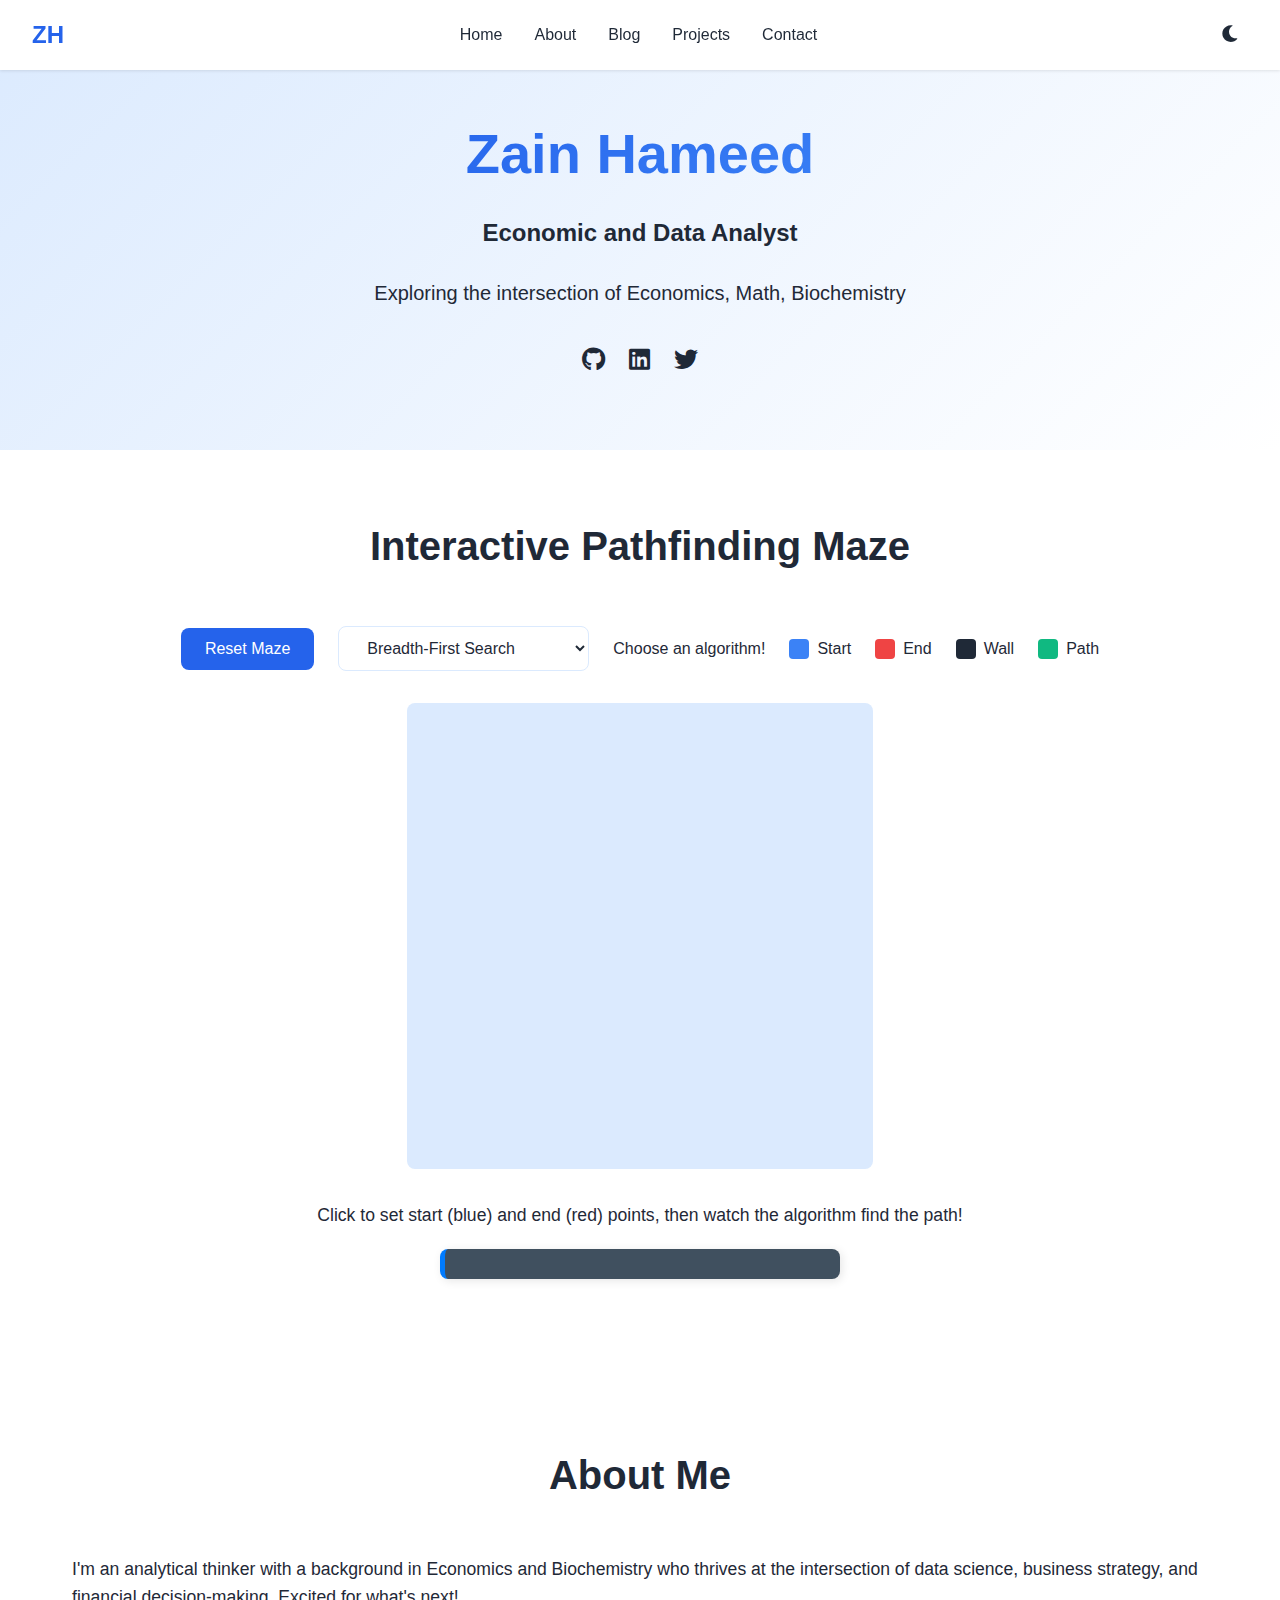
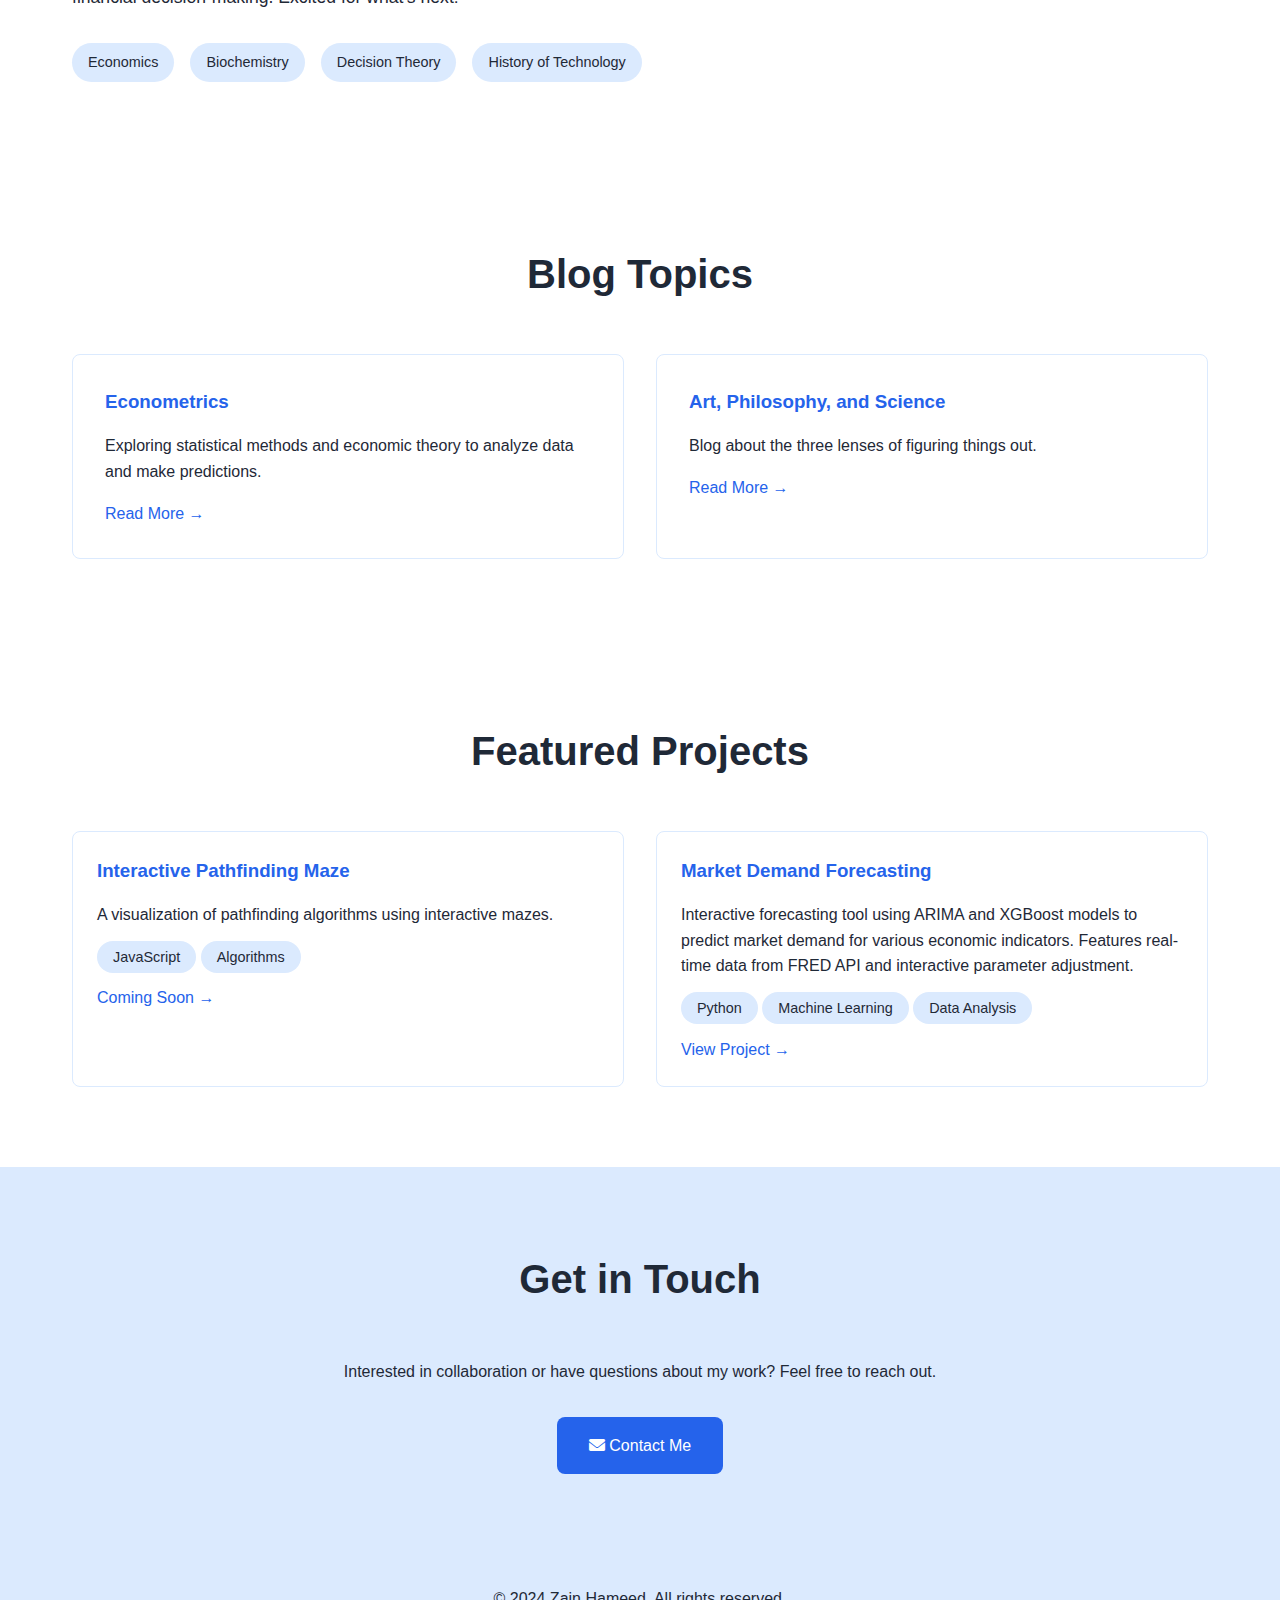
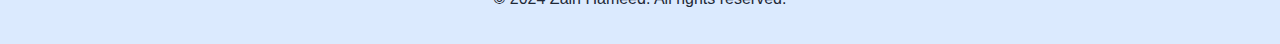
==== index.html @ 1cf6fb0e "Starting demand-forecast app, next step is to embed" ====
<!DOCTYPE html>
<html lang="en">
<head>
    <meta charset="UTF-8">
    <meta name="viewport" content="width=device-width, initial-scale=1.0">
    <title>Zain Hameed - Econometrics</title>
    <link rel="stylesheet" href="styles.css">
    <link rel="stylesheet" href="https://cdnjs.cloudflare.com/ajax/libs/font-awesome/6.0.0/css/all.min.css">
</head>
<body>
    <nav class="navbar">
        <div class="nav-brand">ZH</div>
        <div class="nav-links">
            <a href="#home">Home</a>
            <a href="#about">About</a>
            <a href="#research">Blog</a>
            <a href="#projects">Projects</a>
            <a href="#contact">Contact</a>
        </div>
        <button class="theme-toggle">
            <i class="fas fa-moon"></i>
        </button>
    </nav>

    <section id="home" class="hero">
        <div class="hero-content">
            <h1>Zain Hameed</h1>
            <h2>Economic and Data Analyst</h2>
            <p class="hero-text">Exploring the intersection of Economics, Math, Biochemistry</p>
            <div class="social-links">
                <a href="https://github.com/zainhameed99" target="_blank"><i class="fab fa-github"></i></a>
                <a href="https://www.linkedin.com/in/zain-hameed/" target="_blank"><i class="fab fa-linkedin"></i></a>
                <a href="https://x.com/ZainHameedo" target="_blank"><i class="fab fa-twitter"></i></a>
            </div>
        </div>
    </section>

    <section id="maze" class="maze">
        <div class="container">
            <h2>Interactive Pathfinding Maze</h2>
            <div class="maze-controls">
                <button id="resetMaze" class="maze-button">Reset Maze</button>
                <select id="algorithm" class="maze-select">
                    <option value="bfs">Breadth-First Search</option>
                    <option value="dfs">Depth-First Search</option>
                    <option value="aStar">A* Search</option>
                    <option value="dijkstra">Dijkstra's Algorithm</option>
                    <option value="greedyBestFirstSearch">Greedy Best-First Search</option>
                </select>
                <p class="algorithm-instructions">Choose an algorithm!</p>
                <div class="legend">
                    <span class="legend-item"><span class="color-box start"></span>Start</span>
                    <span class="legend-item"><span class="color-box end"></span>End</span>
                    <span class="legend-item"><span class="color-box wall"></span>Wall</span>
                    <span class="legend-item"><span class="color-box path"></span>Path</span>
                </div>
            </div>
            <div id="mazeGrid" class="maze-grid"></div>
            <p class="maze-instructions">Click to set start (blue) and end (red) points, then watch the algorithm find the path!</p>
            <div id="algorithmExplanation" class="algorithm-explanation"></div>
        </div>
    </section>

    <section id="about" class="about">
        <div class="container">
            <h2>About Me</h2>
            <div class="about-grid">
                <div class="about-text">
                    <p>I'm an analytical thinker with a background in Economics and Biochemistry who thrives at the intersection of data science, business strategy, and financial decision-making. Excited for what's next!</p>
                    <div class="expertise-areas">
                        <span class="tag">Economics</span>
                        <span class="tag">Biochemistry</span>
                        <span class="tag">Decision Theory</span>
                        <span class="tag">History of Technology</span>
                    </div>
                </div>
            </div>
        </div>
    </section>

    <section id="research" class="research">
        <div class="container">
            <h2>Blog Topics</h2>
            <div class="research-grid">
                <div class="research-card">
                    <h3>Econometrics</h3>
                    <p>Exploring statistical methods and economic theory to analyze data and make predictions.</p>
                    <a href="econometrics.html" class="read-more">Read More →</a>
                </div>
                <div class="research-card">
                    <h3>Art, Philosophy, and Science</h3>
                    <p>Blog about the three lenses of figuring things out.</p>
                    <a href="art-philosophy-science.html" class="read-more">Read More →</a>
                </div>
            </div>
        </div>
    </section>

    <section id="projects" class="projects">
        <div class="container">
            <h2>Featured Projects</h2>
            <div class="project-grid">
                <article class="project-card">
                    <div class="project-content">
                        <h3>Interactive Pathfinding Maze</h3>
                        <p>A visualization of pathfinding algorithms using interactive mazes.</p>
                        <div class="project-tags">
                            <span class="tag">JavaScript</span>
                            <span class="tag">Algorithms</span>
                        </div>
                        <a href="#" class="project-link">Coming Soon →</a>
                    </div>
                </article>
                <div class="project-card">
                    <div class="project-content">
                        <h3>Market Demand Forecasting</h3>
                        <p>Interactive forecasting tool using ARIMA and XGBoost models to predict market demand for various economic indicators. Features real-time data from FRED API and interactive parameter adjustment.</p>
                        <div class="project-tags">
                            <span class="tag">Python</span>
                            <span class="tag">Machine Learning</span>
                            <span class="tag">Data Analysis</span>
                        </div>
                        <a href="market-forecast.html" class="project-link">View Project →</a>
                    </div>
                </div>
            </div>
        </div>
    </section>

    <section id="contact" class="contact">
        <div class="container">
            <h2>Get in Touch</h2>
            <div class="contact-content">
                <p>Interested in collaboration or have questions about my work? Feel free to reach out.</p>
                <a href="mailto:zainhameed99@gmail.com" class="contact-button">
                    <i class="fas fa-envelope"></i> Contact Me
                </a>
            </div>
        </div>
    </section>

    <footer>
        <div class="container">
            <p>&copy; 2024 Zain Hameed. All rights reserved.</p>
        </div>
    </footer>

    <script src="script.js"></script>
</body>
</html>
---- styles.css ----
/* Modern CSS Reset */
*, *::before, *::after {
    box-sizing: border-box;
    margin: 0;
    padding: 0;
}

/* Variables */
:root {
    --primary-color: #2563eb;
    --secondary-color: #3b82f6;
    --text-color: #1f2937;
    --bg-color: #ffffff;
    --accent-color: #dbeafe;
    --container-width: 1200px;
    --header-height: 70px;
}

/* Dark mode variables */
[data-theme="dark"] {
    --primary-color: #60a5fa;
    --secondary-color: #3b82f6;
    --text-color: #f3f4f6;
    --bg-color: #111827;
    --accent-color: #1f2937;
}

/* Base styles */
body {
    font-family: 'Inter', -apple-system, BlinkMacSystemFont, 'Segoe UI', Roboto, Oxygen, Ubuntu, Cantarell, sans-serif;
    line-height: 1.6;
    color: var(--text-color);
    background-color: var(--bg-color);
    transition: background-color 0.3s ease;
}

.container {
    max-width: var(--container-width);
    margin: 0 auto;
    padding: 0 2rem;
}

/* Navigation */
.navbar {
    position: fixed;
    top: 0;
    left: 0;
    right: 0;
    height: var(--header-height);
    background-color: var(--bg-color);
    box-shadow: 0 1px 3px rgba(0, 0, 0, 0.1);
    display: flex;
    justify-content: space-between;
    align-items: center;
    padding: 0 2rem;
    z-index: 1000;
}

.nav-brand {
    font-size: 1.5rem;
    font-weight: 700;
    color: var(--primary-color);
}

.nav-links {
    display: flex;
    gap: 2rem;
}

.nav-links a {
    text-decoration: none;
    color: var(--text-color);
    font-weight: 500;
    transition: color 0.3s ease;
}

.nav-links a:hover {
    color: var(--primary-color);
}

.theme-toggle {
    background: none;
    border: none;
    color: var(--text-color);
    cursor: pointer;
    font-size: 1.2rem;
    padding: 0.5rem;
}

/* Hero Section */
.hero {
    min-height: 50vh;
    display: flex;
    align-items: center;
    justify-content: center;
    padding: var(--header-height) 2rem 2rem;
    background: linear-gradient(135deg, var(--accent-color) 0%, var(--bg-color) 100%);
}

.hero-content {
    text-align: center;
    max-width: 800px;
}

.hero h1 {
    font-size: 3.5rem;
    font-weight: 800;
    margin-bottom: 1rem;
    background: linear-gradient(135deg, var(--primary-color), var(--secondary-color));
    -webkit-background-clip: text;
    -webkit-text-fill-color: transparent;
}

.hero h2 {
    font-size: 1.5rem;
    color: var(--text-color);
    margin-bottom: 1.5rem;
}

.hero-text {
    font-size: 1.25rem;
    margin-bottom: 2rem;
}

.social-links {
    display: flex;
    justify-content: center;
    gap: 1.5rem;
    margin-top: 2rem;
}

.social-links a {
    color: var(--text-color);
    font-size: 1.5rem;
    transition: color 0.3s ease;
}

.social-links a:hover {
    color: var(--primary-color);
}

/* Maze Section */
.maze {
    background-color: var(--bg-color);
    padding: 4rem 0;
}

.maze-controls {
    display: flex;
    justify-content: center;
    align-items: center;
    gap: 1.5rem;
    margin-bottom: 2rem;
    flex-wrap: wrap;
}

.maze-button {
    background-color: var(--primary-color);
    color: white;
    border: none;
    padding: 0.75rem 1.5rem;
    border-radius: 0.5rem;
    cursor: pointer;
    font-size: 1rem;
    transition: background-color 0.3s ease;
}

.maze-button:hover {
    background-color: var(--secondary-color);
}

.maze-select {
    padding: 0.75rem 1.5rem;
    border-radius: 0.5rem;
    border: 1px solid var(--accent-color);
    background-color: var(--bg-color);
    color: var(--text-color);
    font-size: 1rem;
    cursor: pointer;
}

.maze-grid {
    display: grid;
    grid-template-columns: repeat(15, 30px);
    grid-template-rows: repeat(15, 30px);
    gap: 1px;
    background-color: var(--accent-color);
    padding: 1px;
    margin: 0 auto;
    width: fit-content;
    border-radius: 0.5rem;
    overflow: hidden;
}

.cell {
    width: 100%;
    height: 100%;
    background-color: var(--bg-color);
    transition: background-color 0.3s ease;
    cursor: pointer;
}

.cell.wall {
    background-color: var(--text-color);
}

.cell.start {
    background-color: #3b82f6;
}

.cell.end {
    background-color: #ef4444;
}

.cell.path {
    background-color: #10b981;
    animation: pathReveal 0.5s ease;
}

.cell.visited {
    background-color: rgba(59, 130, 246, 0.2);
    animation: cellVisit 0.3s ease;
}

@keyframes pathReveal {
    from {
        transform: scale(0.3);
        background-color: rgba(16, 185, 129, 0);
    }
    to {
        transform: scale(1);
        background-color: #10b981;
    }
}

@keyframes cellVisit {
    from {
        transform: scale(0.3);
        background-color: rgba(59, 130, 246, 0);
    }
    to {
        transform: scale(1);
        background-color: rgba(59, 130, 246, 0.2);
    }
}

.legend {
    display: flex;
    gap: 1.5rem;
    justify-content: center;
    align-items: center;
    flex-wrap: wrap;
}

.legend-item {
    display: flex;
    align-items: center;
    gap: 0.5rem;
    color: var(--text-color);
}

.color-box {
    width: 20px;
    height: 20px;
    border-radius: 4px;
}

.color-box.start {
    background-color: #3b82f6;
}

.color-box.end {
    background-color: #ef4444;
}

.color-box.wall {
    background-color: var(--text-color);
}

.color-box.path {
    background-color: #10b981;
}

.maze-instructions {
    text-align: center;
    margin-top: 2rem;
    color: var(--text-color);
    font-size: 1.1rem;
}

.algorithm-explanation {
    max-width: 400px;  /* Limits width to a readable size */
    margin: 20px auto; /* Centers the box */
    padding: 15px;
    background-color: #40505f; /* Light gray background */
    border-left: 5px solid #007BFF; /* Blue left border for a nice highlight */
    border-radius: 8px; /* Rounded corners */
    font-family: Arial, sans-serif;
    font-size: 16px;
    color: #ffffffd3;
    line-height: 1.6; /* Improves readability */
    box-shadow: 2px 2px 10px rgba(0, 0, 0, 0.1); /* Soft shadow for elevation */
    transition: all 0.3s ease-in-out;
}

.algorithm-explanation:hover {
    background-color: #40505fdc; /* Slight color change on hover */
    transform: scale(1.02); /* Slight zoom effect for interactivity */
}


/* Sections */
section {
    padding: 5rem 0;
}

section h2 {
    font-size: 2.5rem;
    margin-bottom: 3rem;
    text-align: center;
}

/* About Section */
.about-grid {
    display: grid;
    gap: 2rem;
    align-items: center;
}

.about-text {
    font-size: 1.1rem;
}

.expertise-areas {
    display: flex;
    flex-wrap: wrap;
    gap: 1rem;
    margin-top: 2rem;
}

.tag {
    background-color: var(--accent-color);
    color: var(--text-color);
    padding: 0.5rem 1rem;
    border-radius: 2rem;
    font-size: 0.9rem;
    font-weight: 500;
}

/* Research Section */
.research-grid {
    display: grid;
    grid-template-columns: repeat(auto-fit, minmax(300px, 1fr));
    gap: 2rem;
}

.research-card {
    background-color: var(--bg-color);
    border: 1px solid var(--accent-color);
    border-radius: 0.5rem;
    padding: 2rem;
    transition: transform 0.3s ease;
}

.research-card:hover {
    transform: translateY(-5px);
}

.research-card h3 {
    color: var(--primary-color);
    margin-bottom: 1rem;
}

.read-more {
    display: inline-block;
    margin-top: 1rem;
    color: var(--primary-color);
    text-decoration: none;
    font-weight: 500;
}

/* Projects Section */
.project-grid {
    display: grid;
    grid-template-columns: repeat(auto-fit, minmax(300px, 1fr));
    gap: 2rem;
}

.project-card {
    background-color: var(--bg-color);
    border: 1px solid var(--accent-color);
    border-radius: 0.5rem;
    overflow: hidden;
    transition: transform 0.3s ease;
}

.project-card:hover {
    transform: translateY(-5px);
}

.project-content {
    padding: 1.5rem;
}

.project-content h3 {
    color: var(--primary-color);
    margin-bottom: 1rem;
}

.project-tags {
    margin: 1rem 0;
}

.project-link {
    color: var(--primary-color);
    text-decoration: none;
    font-weight: 500;
}

/* Contact Section */
.contact {
    background-color: var(--accent-color);
    text-align: center;
}

.contact-content {
    max-width: 600px;
    margin: 0 auto;
}

.contact-button {
    display: inline-block;
    background-color: var(--primary-color);
    color: white;
    padding: 1rem 2rem;
    border-radius: 0.5rem;
    text-decoration: none;
    margin-top: 2rem;
    transition: background-color 0.3s ease;
}

.contact-button:hover {
    background-color: var(--secondary-color);
}

/* Footer */
footer {
    background-color: var(--accent-color);
    padding: 2rem 0;
    text-align: center;
}

/* Responsive Design */
@media (max-width: 768px) {
    .nav-links {
        display: none;
    }
    
    .hero h1 {
        font-size: 2.5rem;
    }
    
    .hero h2 {
        font-size: 1.25rem;
    }
    
    section {
        padding: 3rem 0;
    }
    
    section h2 {
        font-size: 2rem;
    }
}

.blog-index {
    max-width: 50%; /* Limit width to half of the screen */
    margin: 0 auto; /* Center the blog index */
}

.blog-post {
    margin-bottom: 5px;
    padding: 5px 10px;
    border: 1px solid #ddd;
    border-radius: 5px;
    background-color: #f9f9f9;
    text-align: left !important;
}

.blog-post h2 {
    font-size: 1.2em;
    margin-bottom: 5px;
}

.blog-post .post-meta {
    font-size: 0.8em;
    color: #555;
    margin-bottom: 5px;
}

.blog-post p {
    font-size: 0.9em;
    line-height: 1.4;
    color: #333;
}

.blog-post a {
    text-decoration: none;
    color: #007BFF;
}

.blog-post a:hover {
    text-decoration: underline;
}

header {
    padding-left: 20px; /* Add more room on the left for the header */
}

.project-detail {
    padding: 8rem 0 4rem;
    background-color: var(--bg-color);
}

.project-detail h1 {
    font-size: 2.5rem;
    margin-bottom: 2rem;
    color: var(--primary-color);
}

.project-description {
    max-width: 800px;
    margin: 0 auto;
}

.project-description p {
    font-size: 1.1rem;
    line-height: 1.8;
    margin-bottom: 2rem;
}

.project-description h2 {
    font-size: 1.8rem;
    margin: 2rem 0 1rem;
    color: var(--primary-color);
}

.project-description ul {
    list-style-type: none;
    padding-left: 0;
    margin-bottom: 2rem;
}

.project-description ul li {
    margin-bottom: 0.5rem;
    padding-left: 1.5rem;
    position: relative;
}

.project-description ul li:before {
    content: "•";
    color: var(--primary-color);
    position: absolute;
    left: 0;
}

.project-demo {
    margin-top: 3rem;
    border-radius: 0.5rem;
    overflow: hidden;
    box-shadow: 0 4px 6px rgba(0, 0, 0, 0.1);
}

.project-demo iframe {
    display: block;
    width: 100%;
    height: 800px;
    border: none;
}

@media (max-width: 768px) {
    .project-detail {
        padding: 6rem 0 3rem;
    }

    .project-detail h1 {
        font-size: 2rem;
    }

    .project-description h2 {
        font-size: 1.5rem;
    }

    .project-demo iframe {
        height: 600px;
    }
}
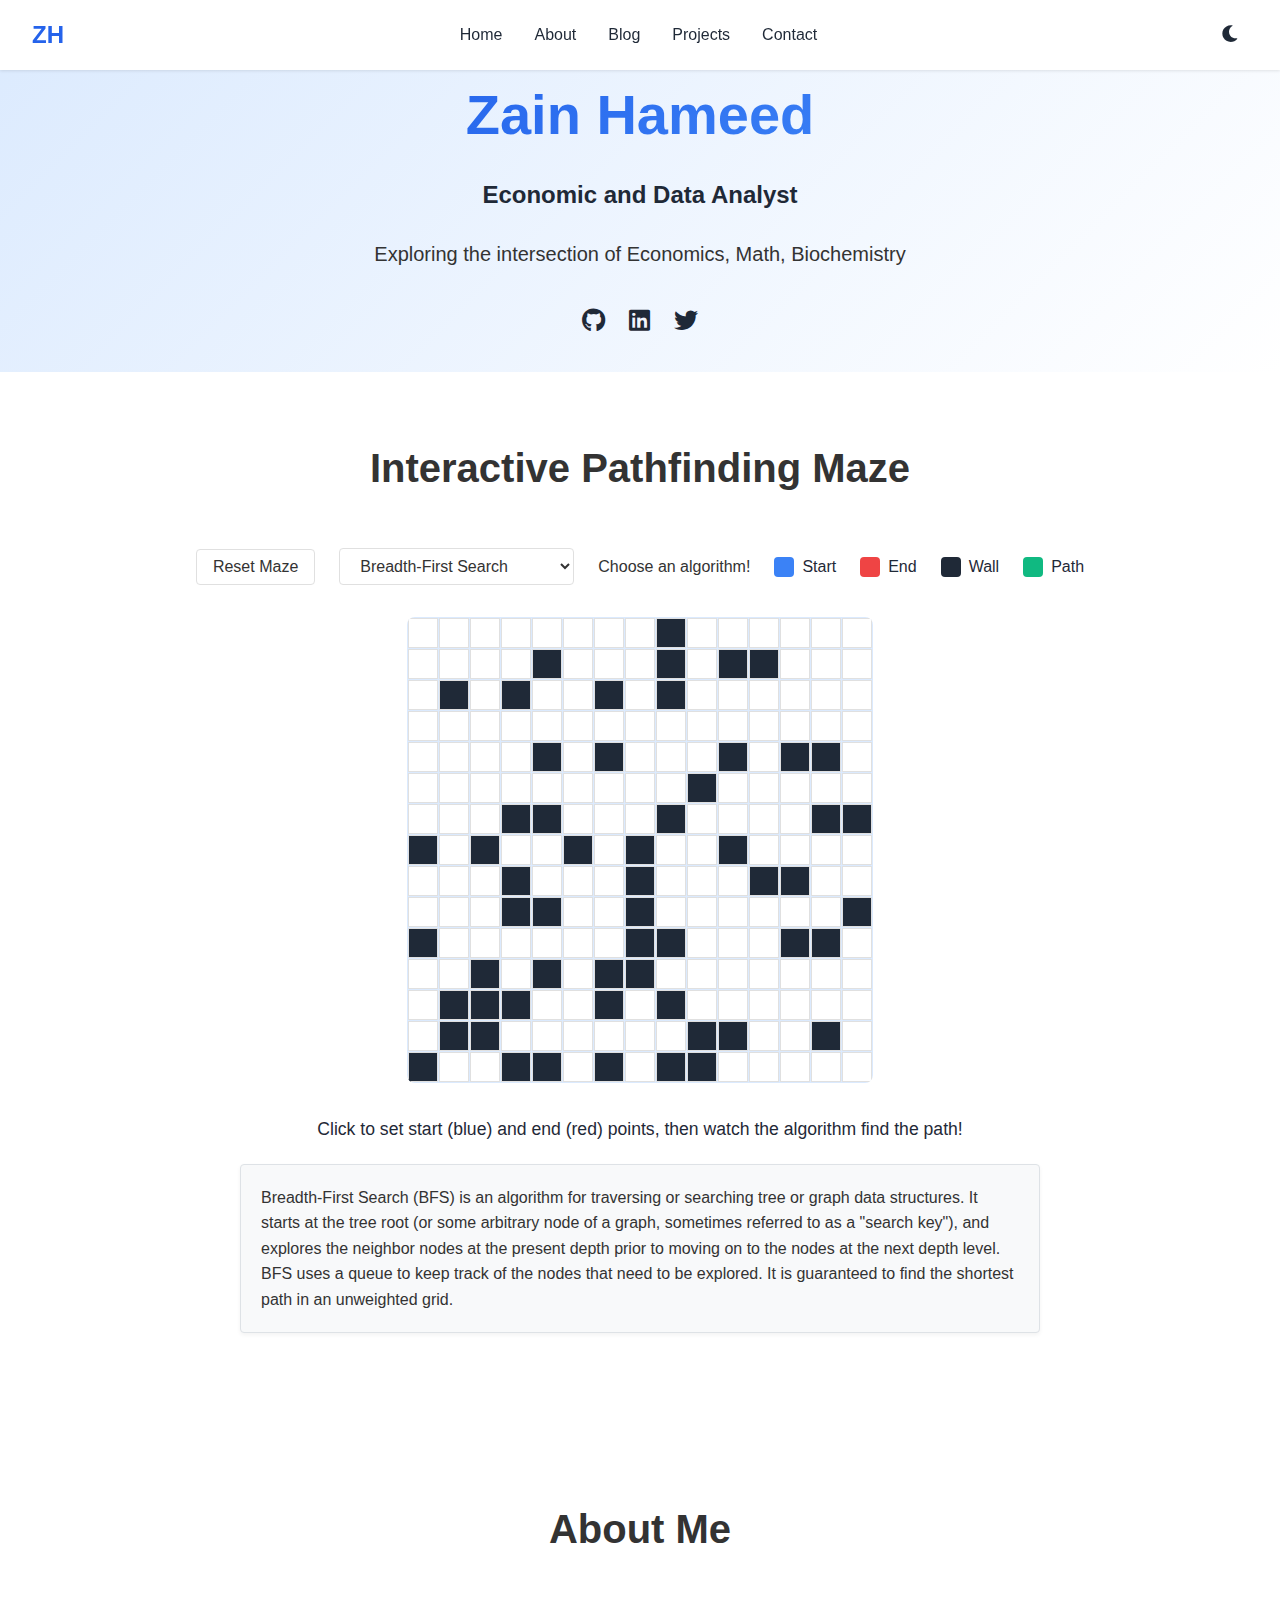
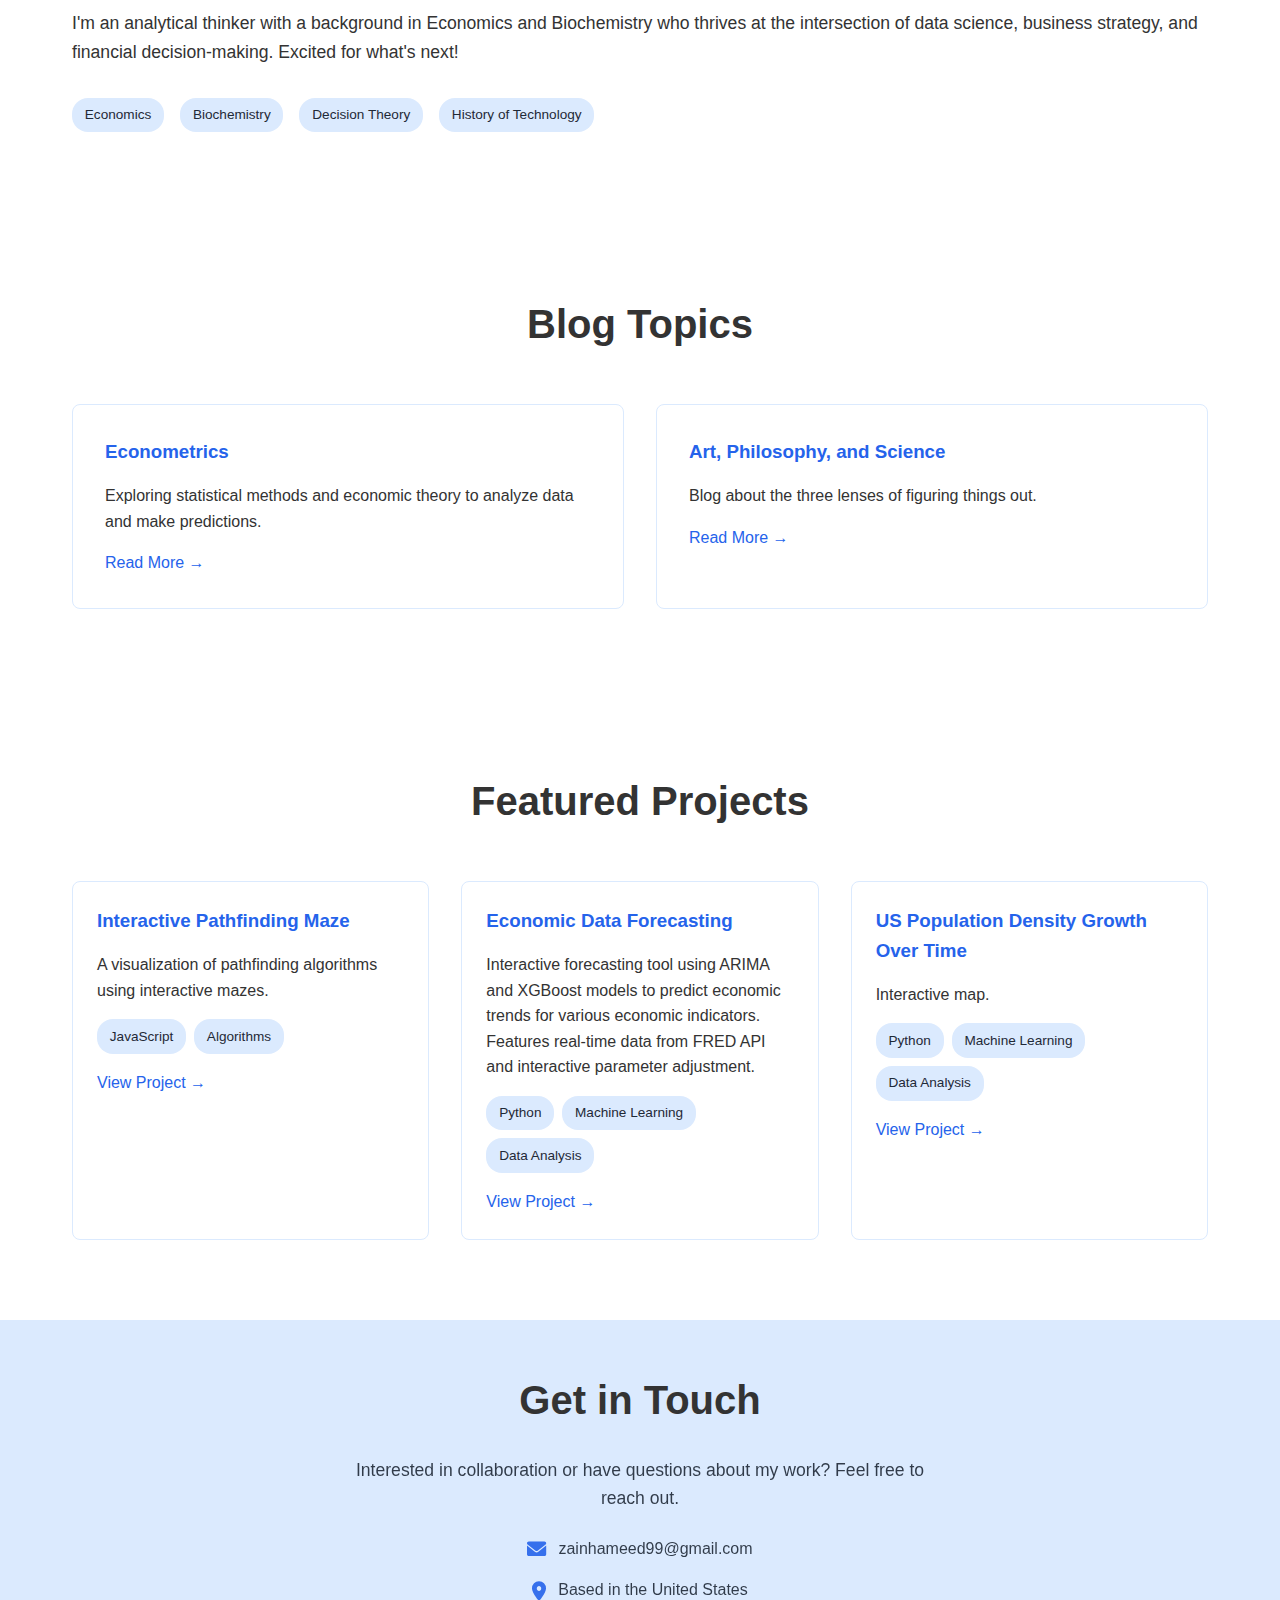
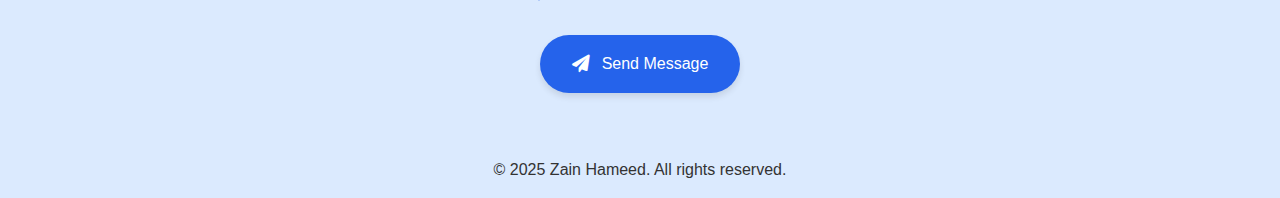
==== commit 1698f842: "updated look and should be good for public now" ====
--- a/index.html
+++ b/index.html
@@ -108,19 +108,31 @@
                             <span class="tag">JavaScript</span>
                             <span class="tag">Algorithms</span>
                         </div>
-                        <a href="#" class="project-link">Coming Soon →</a>
+                        <a href="pathfinding-maze.html" class="project-link">View Project →</a>
                     </div>
                 </article>
                 <div class="project-card">
                     <div class="project-content">
-                        <h3>Market Demand Forecasting</h3>
-                        <p>Interactive forecasting tool using ARIMA and XGBoost models to predict market demand for various economic indicators. Features real-time data from FRED API and interactive parameter adjustment.</p>
+                        <h3>Economic Data Forecasting</h3>
+                        <p>Interactive forecasting tool using ARIMA and XGBoost models to predict economic trends for various economic indicators. Features real-time data from FRED API and interactive parameter adjustment.</p>
                         <div class="project-tags">
                             <span class="tag">Python</span>
                             <span class="tag">Machine Learning</span>
                             <span class="tag">Data Analysis</span>
                         </div>
-                        <a href="market-forecast.html" class="project-link">View Project →</a>
+                        <a href="economic-forecasting.html" class="project-link">View Project →</a>
+                    </div>
+                </div>
+                <div class="project-card">
+                    <div class="project-content">
+                        <h3>US Population Density Growth Over Time</h3>
+                        <p>Interactive map.</p>
+                        <div class="project-tags">
+                            <span class="tag">Python</span>
+                            <span class="tag">Machine Learning</span>
+                            <span class="tag">Data Analysis</span>
+                        </div>
+                        <a href="us-pop-density.html" class="project-link">View Project →</a>
                     </div>
                 </div>
             </div>
@@ -131,9 +143,21 @@
         <div class="container">
             <h2>Get in Touch</h2>
             <div class="contact-content">
-                <p>Interested in collaboration or have questions about my work? Feel free to reach out.</p>
+                <div class="contact-text">
+                    <p>Interested in collaboration or have questions about my work? Feel free to reach out.</p>
+                    <div class="contact-details">
+                        <div class="contact-item">
+                            <i class="fas fa-envelope"></i>
+                            <span>zainhameed99@gmail.com</span>
+                        </div>
+                        <div class="contact-item">
+                            <i class="fas fa-map-marker-alt"></i>
+                            <span>Based in the United States</span>
+                        </div>
+                    </div>
+                </div>
                 <a href="mailto:zainhameed99@gmail.com" class="contact-button">
-                    <i class="fas fa-envelope"></i> Contact Me
+                    <i class="fas fa-paper-plane"></i> Send Message
                 </a>
             </div>
         </div>
@@ -141,7 +165,7 @@
 
     <footer>
         <div class="container">
-            <p>&copy; 2024 Zain Hameed. All rights reserved.</p>
+            <p>&copy; 2025 Zain Hameed. All rights reserved.</p>
         </div>
     </footer>
 
--- a/styles.css
+++ b/styles.css
@@ -40,6 +40,12 @@
     padding: 0 2rem;
 }
 
+/* Add a special case for project demo container */
+.project-detail .container {
+    max-width: 100%;
+    padding: 0;
+}
+
 /* Navigation */
 .navbar {
     position: fixed;
@@ -89,7 +95,7 @@
 
 /* Hero Section */
 .hero {
-    min-height: 50vh;
+    min-height: 35vh;
     display: flex;
     align-items: center;
     justify-content: center;
@@ -108,7 +114,9 @@
     margin-bottom: 1rem;
     background: linear-gradient(135deg, var(--primary-color), var(--secondary-color));
     -webkit-background-clip: text;
+    background-clip: text;
     -webkit-text-fill-color: transparent;
+    color: transparent;
 }
 
 .hero h2 {
@@ -341,10 +349,17 @@
 .tag {
     background-color: var(--accent-color);
     color: var(--text-color);
-    padding: 0.5rem 1rem;
-    border-radius: 2rem;
-    font-size: 0.9rem;
+    padding: 0.4rem 0.8rem;
+    border-radius: 1rem;
+    font-size: 0.85rem;
     font-weight: 500;
+    white-space: nowrap;
+    transition: background-color 0.3s ease;
+}
+
+.tag:hover {
+    background-color: var(--primary-color);
+    color: white;
 }
 
 /* Research Section */
@@ -408,6 +423,9 @@
 }
 
 .project-tags {
+    display: flex;
+    flex-wrap: wrap;
+    gap: 0.5rem;
     margin: 1rem 0;
 }
 
@@ -421,32 +439,115 @@
 .contact {
     background-color: var(--accent-color);
     text-align: center;
+    padding: 3rem 0;
+    position: relative;
+    overflow: hidden;
+}
+
+.contact::before {
+    content: '';
+    position: absolute;
+    top: 0;
+    left: 0;
+    right: 0;
+    bottom: 0;
+    background: linear-gradient(135deg, rgba(var(--primary-color-rgb), 0.1) 0%, rgba(var(--secondary-color-rgb), 0.1) 100%);
+    z-index: 1;
+}
+
+.contact h2 {
+    margin-bottom: 1.5rem;
+    position: relative;
+    z-index: 2;
 }
 
 .contact-content {
     max-width: 600px;
     margin: 0 auto;
+    position: relative;
+    z-index: 2;
+}
+
+.contact-text {
+    margin-bottom: 2rem;
+}
+
+.contact-text p {
+    font-size: 1.1rem;
+    margin-bottom: 1.5rem;
+    color: var(--text-color);
+    opacity: 0.9;
+}
+
+.contact-details {
+    display: flex;
+    flex-direction: column;
+    gap: 1rem;
+    margin-bottom: 2rem;
+}
+
+.contact-item {
+    display: flex;
+    align-items: center;
+    justify-content: center;
+    gap: 0.75rem;
+    font-size: 1rem;
+    color: var(--text-color);
+    opacity: 0.9;
+}
+
+.contact-item i {
+    color: var(--primary-color);
+    font-size: 1.2rem;
 }
 
 .contact-button {
-    display: inline-block;
+    display: inline-flex;
+    align-items: center;
+    gap: 0.75rem;
     background-color: var(--primary-color);
     color: white;
     padding: 1rem 2rem;
-    border-radius: 0.5rem;
+    border-radius: 2rem;
     text-decoration: none;
-    margin-top: 2rem;
-    transition: background-color 0.3s ease;
+    font-weight: 500;
+    transition: all 0.3s ease;
+    box-shadow: 0 4px 6px rgba(0, 0, 0, 0.1);
 }
 
 .contact-button:hover {
     background-color: var(--secondary-color);
+    transform: translateY(-2px);
+    box-shadow: 0 6px 8px rgba(0, 0, 0, 0.15);
+}
+
+.contact-button i {
+    font-size: 1.1rem;
+}
+
+@media (max-width: 768px) {
+    .contact {
+        padding: 2rem 0;
+    }
+    
+    .contact-text p {
+        font-size: 1rem;
+    }
+    
+    .contact-item {
+        font-size: 0.9rem;
+    }
+    
+    .contact-button {
+        padding: 0.875rem 1.75rem;
+        font-size: 0.95rem;
+    }
 }
 
 /* Footer */
 footer {
     background-color: var(--accent-color);
-    padding: 2rem 0;
+    padding: 1rem 0;
     text-align: center;
 }
 
@@ -471,10 +572,44 @@
     section h2 {
         font-size: 2rem;
     }
+
+    .project-demo {
+        width: 100%;
+        margin: 2rem 0;
+    }
+    
+    .streamlit-iframe {
+        height: 90vh;
+    }
+    
+    .project-detail {
+        padding: 6rem 0 2rem;
+    }
+
+    .project-detail h1 {
+        font-size: 2rem;
+        padding-left: 1rem;
+    }
+
+    .project-description {
+        padding: 0 1rem;
+    }
+
+    .project-description h2 {
+        font-size: 1.5rem;
+    }
+
+    .project-description ul li {
+        padding-left: 1.2rem;
+    }
+
+    .container {
+        padding: 0 1rem;
+    }
 }
 
 .blog-index {
-    max-width: 50%; /* Limit width to half of the screen */
+    max-width: 75%; /* Increased from 50% to 75% for wider blog posts */
     margin: 0 auto; /* Center the blog index */
 }
 
@@ -520,17 +655,26 @@
 .project-detail {
     padding: 8rem 0 4rem;
     background-color: var(--bg-color);
+    width: 100%;
+    overflow-x: hidden;
+}
+
+.project-detail .container {
+    max-width: 100%;
+    padding: 0;
 }
 
 .project-detail h1 {
     font-size: 2.5rem;
     margin-bottom: 2rem;
     color: var(--primary-color);
+    padding-left: 2rem;
 }
 
 .project-description {
     max-width: 800px;
     margin: 0 auto;
+    padding: 0 2rem;
 }
 
 .project-description p {
@@ -565,33 +709,30 @@
 }
 
 .project-demo {
-    margin-top: 3rem;
+    margin: 3rem auto;
     border-radius: 0.5rem;
     overflow: hidden;
     box-shadow: 0 4px 6px rgba(0, 0, 0, 0.1);
-}
-
-.project-demo iframe {
+    width: 75%;
+    background-color: var(--bg-color);
+}
+
+.streamlit-iframe {
     display: block;
     width: 100%;
-    height: 800px;
+    height: 100vh;
     border: none;
+    margin: 0;
+    padding: 0;
+    overflow: hidden;
 }
 
 @media (max-width: 768px) {
-    .project-detail {
-        padding: 6rem 0 3rem;
-    }
-
-    .project-detail h1 {
-        font-size: 2rem;
-    }
-
-    .project-description h2 {
-        font-size: 1.5rem;
-    }
-
-    .project-demo iframe {
-        height: 600px;
+    .project-demo {
+        width: 95%;
+    }
+    
+    .streamlit-iframe {
+        height: 90vh;
     }
 } 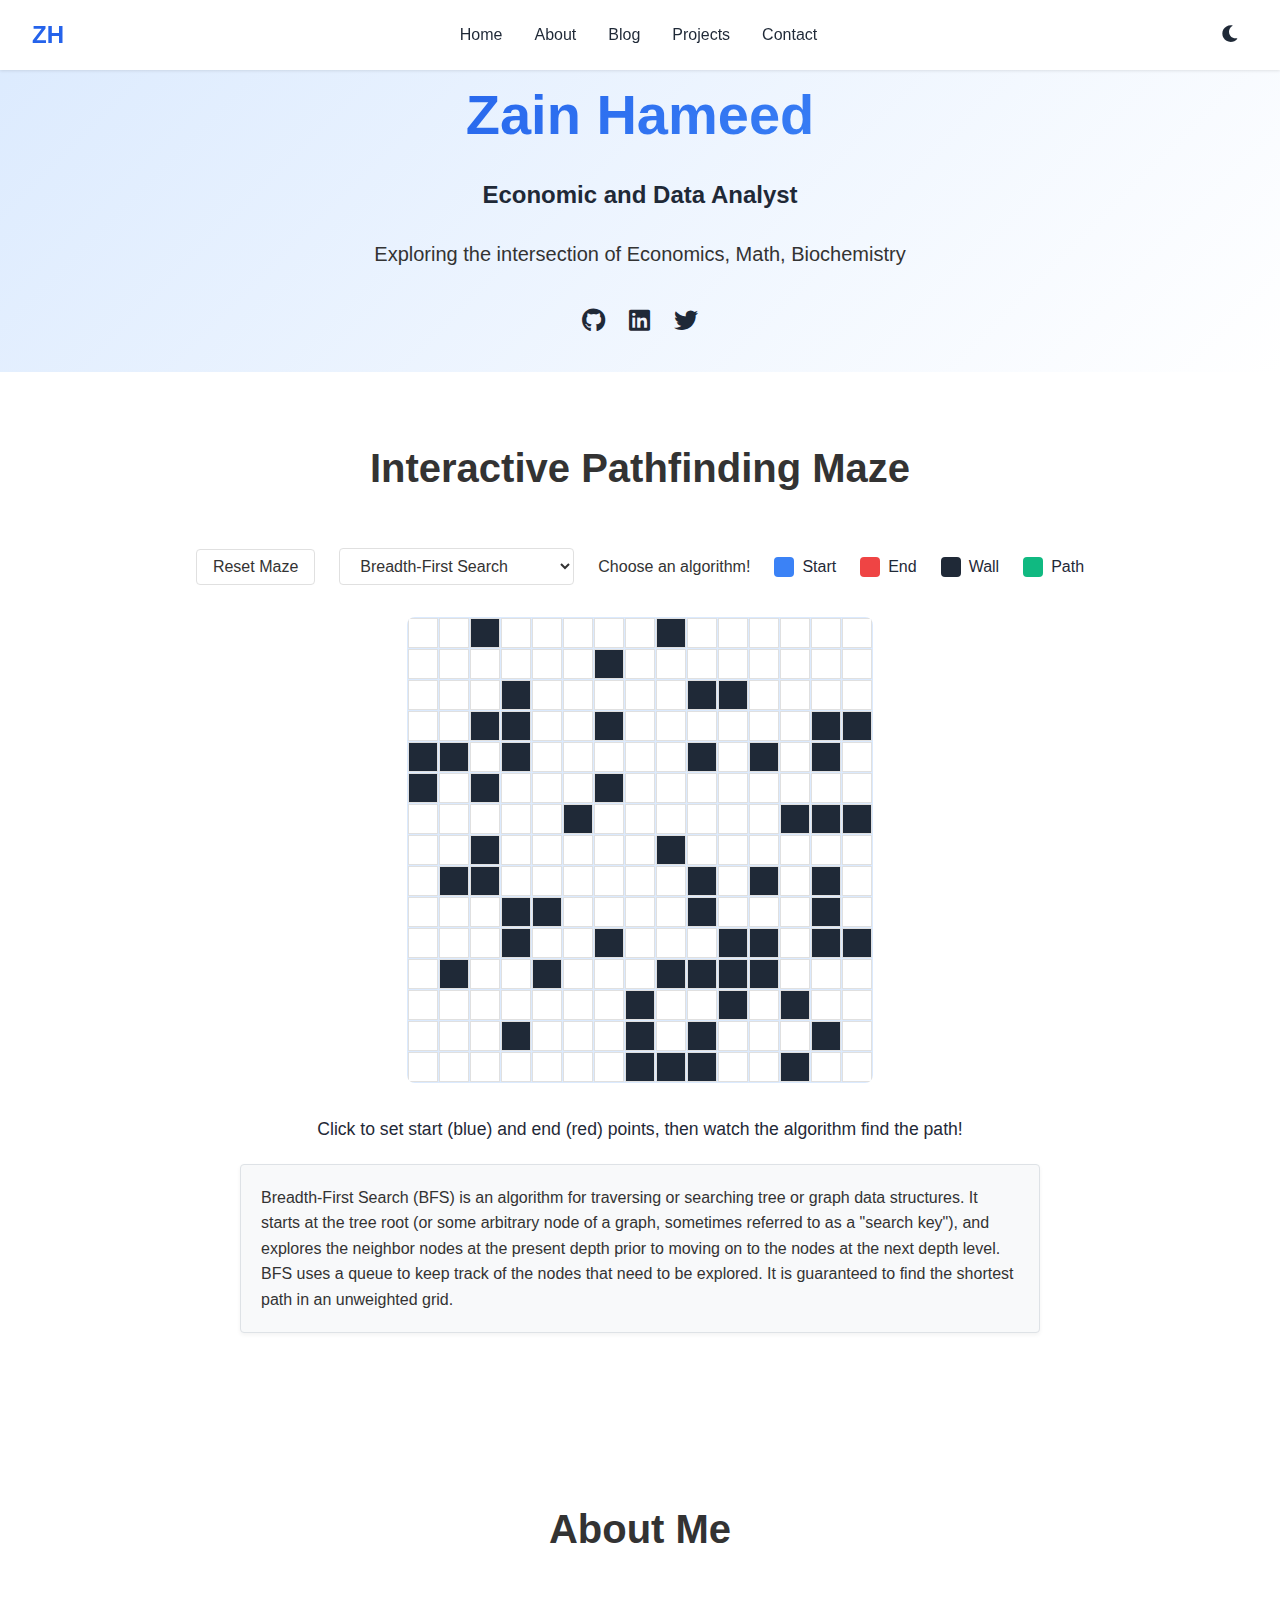
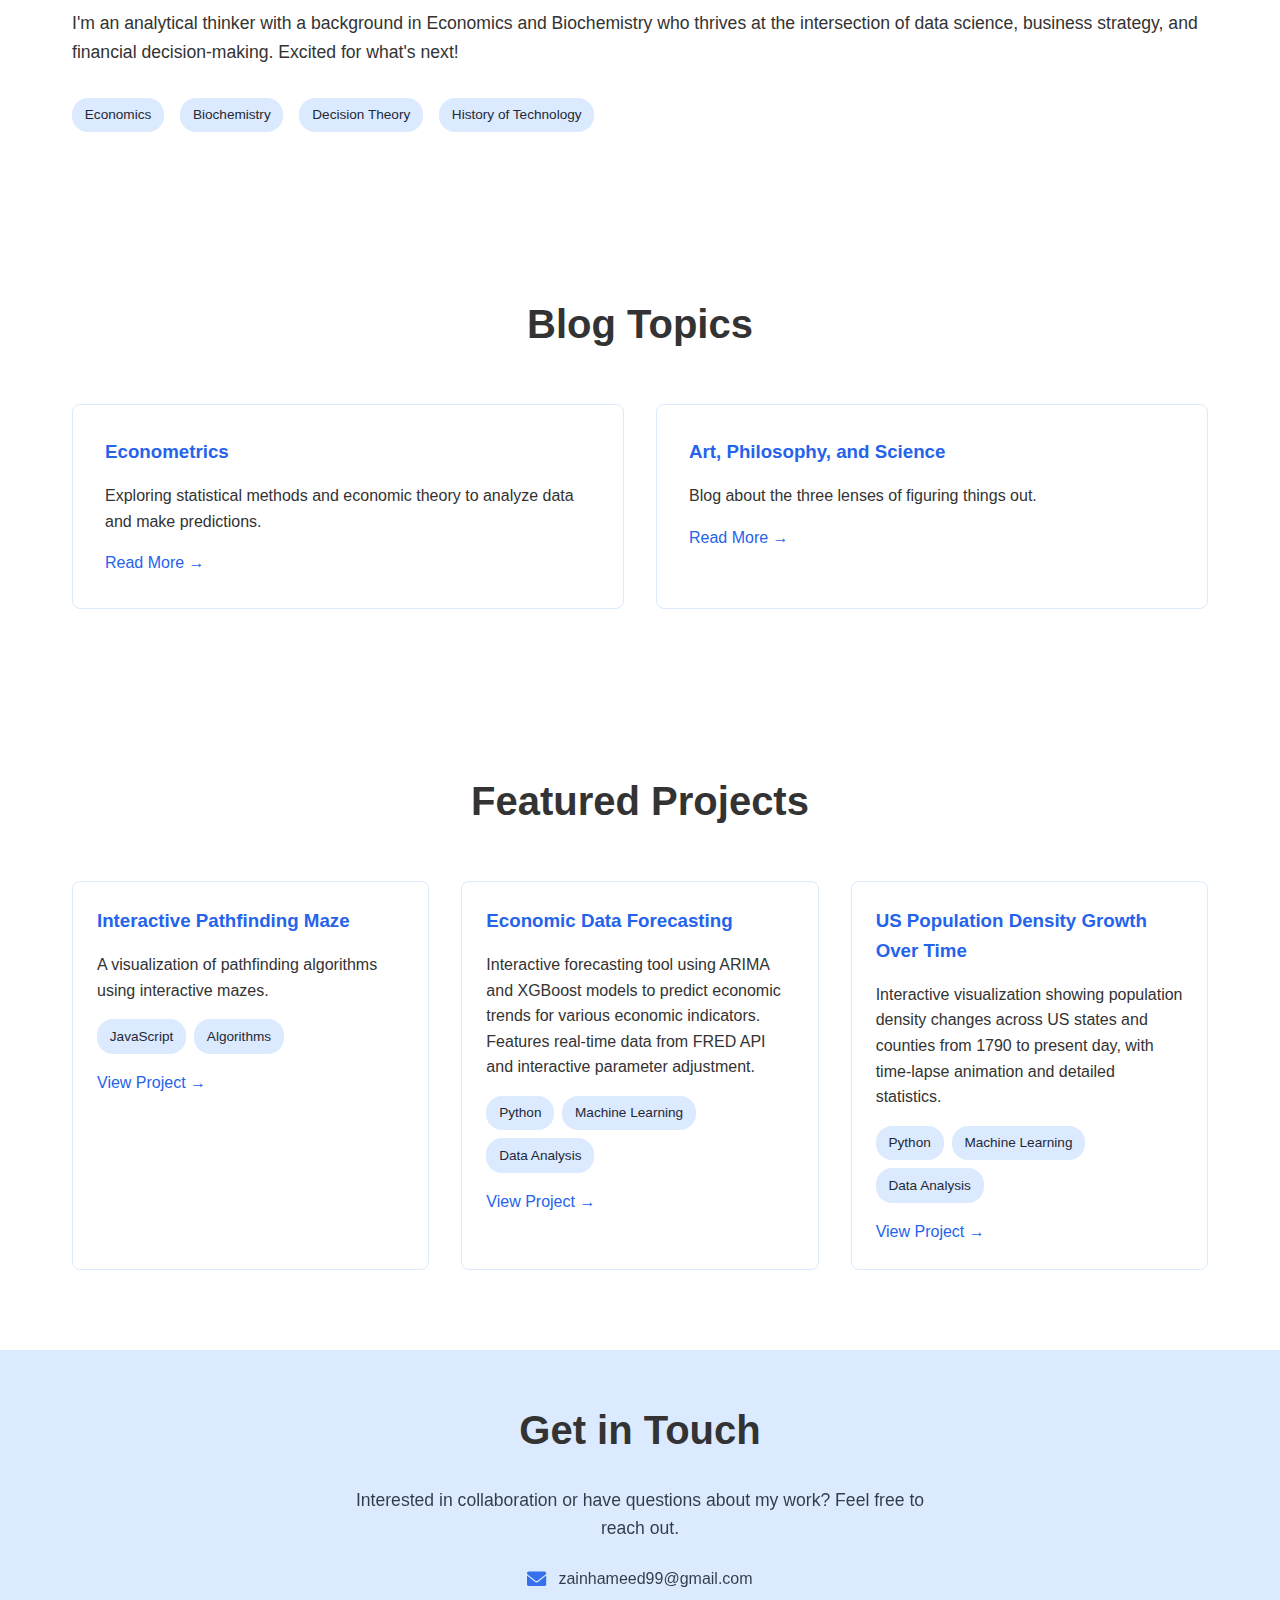
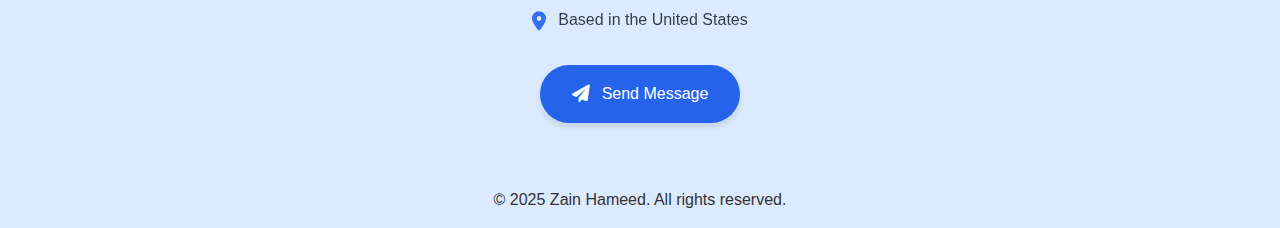
==== commit d6c7a2fe: "made things cleaner, still working on cleaning up econ forecasting proj" ====
--- a/index.html
+++ b/index.html
@@ -4,7 +4,8 @@
     <meta charset="UTF-8">
     <meta name="viewport" content="width=device-width, initial-scale=1.0">
     <title>Zain Hameed - Econometrics</title>
-    <link rel="stylesheet" href="styles.css">
+    <link rel="icon" type="image/png" href="assets/images/favicon.png">
+    <link rel="stylesheet" href="assets/css/styles.css">
     <link rel="stylesheet" href="https://cdnjs.cloudflare.com/ajax/libs/font-awesome/6.0.0/css/all.min.css">
 </head>
 <body>
@@ -85,12 +86,12 @@
                 <div class="research-card">
                     <h3>Econometrics</h3>
                     <p>Exploring statistical methods and economic theory to analyze data and make predictions.</p>
-                    <a href="econometrics.html" class="read-more">Read More →</a>
+                    <a href="blog/econometrics.html" class="read-more">Read More →</a>
                 </div>
                 <div class="research-card">
                     <h3>Art, Philosophy, and Science</h3>
                     <p>Blog about the three lenses of figuring things out.</p>
-                    <a href="art-philosophy-science.html" class="read-more">Read More →</a>
+                    <a href="blog/art-philosophy-science.html" class="read-more">Read More →</a>
                 </div>
             </div>
         </div>
@@ -108,7 +109,7 @@
                             <span class="tag">JavaScript</span>
                             <span class="tag">Algorithms</span>
                         </div>
-                        <a href="pathfinding-maze.html" class="project-link">View Project →</a>
+                        <a href="projects/pathfinding-maze.html" class="project-link">View Project →</a>
                     </div>
                 </article>
                 <div class="project-card">
@@ -120,19 +121,19 @@
                             <span class="tag">Machine Learning</span>
                             <span class="tag">Data Analysis</span>
                         </div>
-                        <a href="economic-forecasting.html" class="project-link">View Project →</a>
+                        <a href="projects/economic-forecasting.html" class="project-link">View Project →</a>
                     </div>
                 </div>
                 <div class="project-card">
                     <div class="project-content">
                         <h3>US Population Density Growth Over Time</h3>
-                        <p>Interactive map.</p>
+                        <p>Interactive visualization showing population density changes across US states and counties from 1790 to present day, with time-lapse animation and detailed statistics.</p>
                         <div class="project-tags">
                             <span class="tag">Python</span>
                             <span class="tag">Machine Learning</span>
                             <span class="tag">Data Analysis</span>
                         </div>
-                        <a href="us-pop-density.html" class="project-link">View Project →</a>
+                        <a href="projects/us-pop-density.html" class="project-link">View Project →</a>
                     </div>
                 </div>
             </div>
@@ -169,7 +170,7 @@
         </div>
     </footer>
 
-    <script src="script.js"></script>
+    <script src="js/script.js"></script>
 </body>
 </html>
 
--- a/assets/css/styles.css
+++ b/assets/css/styles.css
@@ -0,0 +1,742 @@
+/* Modern CSS Reset */
+*, *::before, *::after {
+    box-sizing: border-box;
+    margin: 0;
+    padding: 0;
+}
+
+/* Variables */
+:root {
+    --primary-color: #2563eb;
+    --secondary-color: #3b82f6;
+    --text-color: #1f2937;
+    --bg-color: #ffffff;
+    --accent-color: #dbeafe;
+    --container-width: 1200px;
+    --header-height: 70px;
+}
+
+/* Dark mode variables */
+[data-theme="dark"] {
+    --primary-color: #60a5fa;
+    --secondary-color: #3b82f6;
+    --text-color: #f3f4f6;
+    --bg-color: #111827;
+    --accent-color: #1f2937;
+}
+
+/* Base styles */
+body {
+    font-family: 'Inter', -apple-system, BlinkMacSystemFont, 'Segoe UI', Roboto, Oxygen, Ubuntu, Cantarell, sans-serif;
+    line-height: 1.6;
+    color: var(--text-color);
+    background-color: var(--bg-color);
+    transition: background-color 0.3s ease;
+}
+
+.container {
+    max-width: var(--container-width);
+    margin: 0 auto;
+    padding: 0 2rem;
+}
+
+/* Add a special case for project demo container */
+.project-detail .container {
+    max-width: 100%;
+    padding: 0;
+}
+
+/* Navigation */
+.navbar {
+    position: fixed;
+    top: 0;
+    left: 0;
+    right: 0;
+    height: var(--header-height);
+    background-color: var(--bg-color);
+    box-shadow: 0 1px 3px rgba(0, 0, 0, 0.1);
+    display: flex;
+    justify-content: space-between;
+    align-items: center;
+    padding: 0 2rem;
+    z-index: 1000;
+}
+
+.nav-brand {
+    font-size: 1.5rem;
+    font-weight: 700;
+    color: var(--primary-color);
+}
+
+.nav-links {
+    display: flex;
+    gap: 2rem;
+}
+
+.nav-links a {
+    text-decoration: none;
+    color: var(--text-color);
+    font-weight: 500;
+    transition: color 0.3s ease;
+}
+
+.nav-links a:hover {
+    color: var(--primary-color);
+}
+
+.theme-toggle {
+    background: none;
+    border: none;
+    color: var(--text-color);
+    cursor: pointer;
+    font-size: 1.2rem;
+    padding: 0.5rem;
+}
+
+/* Hero Section */
+.hero {
+    min-height: 35vh;
+    display: flex;
+    align-items: center;
+    justify-content: center;
+    padding: var(--header-height) 2rem 2rem;
+    background: linear-gradient(135deg, var(--accent-color) 0%, var(--bg-color) 100%);
+}
+
+.hero-content {
+    text-align: center;
+    max-width: 800px;
+}
+
+.hero h1 {
+    font-size: 3.5rem;
+    font-weight: 800;
+    margin-bottom: 1rem;
+    background: linear-gradient(135deg, var(--primary-color), var(--secondary-color));
+    -webkit-background-clip: text;
+    background-clip: text;
+    -webkit-text-fill-color: transparent;
+    color: transparent;
+}
+
+.hero h2 {
+    font-size: 1.5rem;
+    color: var(--text-color);
+    margin-bottom: 1.5rem;
+}
+
+.hero-text {
+    font-size: 1.25rem;
+    margin-bottom: 2rem;
+}
+
+.social-links {
+    display: flex;
+    justify-content: center;
+    gap: 1.5rem;
+    margin-top: 2rem;
+}
+
+.social-links a {
+    color: var(--text-color);
+    font-size: 1.5rem;
+    transition: color 0.3s ease;
+}
+
+.social-links a:hover {
+    color: var(--primary-color);
+}
+
+/* Maze Section */
+.maze {
+    background-color: var(--bg-color);
+    padding: 4rem 0;
+}
+
+.maze-controls {
+    display: flex;
+    justify-content: center;
+    align-items: center;
+    gap: 1.5rem;
+    margin-bottom: 2rem;
+    flex-wrap: wrap;
+}
+
+.maze-button {
+    background-color: var(--primary-color);
+    color: white;
+    border: none;
+    padding: 0.75rem 1.5rem;
+    border-radius: 0.5rem;
+    cursor: pointer;
+    font-size: 1rem;
+    transition: background-color 0.3s ease;
+}
+
+.maze-button:hover {
+    background-color: var(--secondary-color);
+}
+
+.maze-select {
+    padding: 0.75rem 1.5rem;
+    border-radius: 0.5rem;
+    border: 1px solid var(--accent-color);
+    background-color: var(--bg-color);
+    color: var(--text-color);
+    font-size: 1rem;
+    cursor: pointer;
+}
+
+.maze-grid {
+    display: grid;
+    grid-template-columns: repeat(15, 30px);
+    grid-template-rows: repeat(15, 30px);
+    gap: 1px;
+    background-color: var(--accent-color);
+    padding: 1px;
+    margin: 0 auto;
+    width: fit-content;
+    border-radius: 0.5rem;
+    overflow: hidden;
+}
+
+.cell {
+    width: 100%;
+    height: 100%;
+    background-color: var(--bg-color);
+    transition: background-color 0.3s ease;
+    cursor: pointer;
+}
+
+.cell.wall {
+    background-color: var(--text-color);
+}
+
+.cell.start {
+    background-color: #3b82f6;
+}
+
+.cell.end {
+    background-color: #ef4444;
+}
+
+.cell.path {
+    background-color: #10b981;
+    animation: pathReveal 0.5s ease;
+}
+
+.cell.visited {
+    background-color: rgba(59, 130, 246, 0.2);
+    animation: cellVisit 0.3s ease;
+}
+
+@keyframes pathReveal {
+    from {
+        transform: scale(0.3);
+        background-color: rgba(16, 185, 129, 0);
+    }
+    to {
+        transform: scale(1);
+        background-color: #10b981;
+    }
+}
+
+@keyframes cellVisit {
+    from {
+        transform: scale(0.3);
+        background-color: rgba(59, 130, 246, 0);
+    }
+    to {
+        transform: scale(1);
+        background-color: rgba(59, 130, 246, 0.2);
+    }
+}
+
+.legend {
+    display: flex;
+    gap: 1.5rem;
+    justify-content: center;
+    align-items: center;
+    flex-wrap: wrap;
+}
+
+.legend-item {
+    display: flex;
+    align-items: center;
+    gap: 0.5rem;
+    color: var(--text-color);
+}
+
+.color-box {
+    width: 20px;
+    height: 20px;
+    border-radius: 4px;
+}
+
+.color-box.start {
+    background-color: #3b82f6;
+}
+
+.color-box.end {
+    background-color: #ef4444;
+}
+
+.color-box.wall {
+    background-color: var(--text-color);
+}
+
+.color-box.path {
+    background-color: #10b981;
+}
+
+.maze-instructions {
+    text-align: center;
+    margin-top: 2rem;
+    color: var(--text-color);
+    font-size: 1.1rem;
+}
+
+.algorithm-explanation {
+    max-width: 300px;  /* Reduced from 400px to 300px (75%) */
+    margin: 20px auto; /* Centers the box */
+    padding: 15px;
+    background-color: #40505f; /* Light gray background */
+    border-left: 5px solid #007BFF; /* Blue left border for a nice highlight */
+    border-radius: 8px; /* Rounded corners */
+    font-family: Arial, sans-serif;
+    font-size: 16px;
+    color: #ffffffd3;
+    line-height: 1.6; /* Improves readability */
+    box-shadow: 2px 2px 10px rgba(0, 0, 0, 0.1); /* Soft shadow for elevation */
+    transition: all 0.3s ease-in-out;
+}
+
+.algorithm-explanation:hover {
+    background-color: #40505fdc; /* Slight color change on hover */
+    transform: scale(1.02); /* Slight zoom effect for interactivity */
+}
+
+
+/* Sections */
+section {
+    padding: 5rem 0;
+}
+
+section h2 {
+    font-size: 2.5rem;
+    margin-bottom: 3rem;
+    text-align: center;
+}
+
+/* About Section */
+.about-grid {
+    display: grid;
+    gap: 2rem;
+    align-items: center;
+}
+
+.about-text {
+    font-size: 1.1rem;
+}
+
+.expertise-areas {
+    display: flex;
+    flex-wrap: wrap;
+    gap: 1rem;
+    margin-top: 2rem;
+}
+
+.tag {
+    background-color: var(--accent-color);
+    color: var(--text-color);
+    padding: 0.4rem 0.8rem;
+    border-radius: 1rem;
+    font-size: 0.85rem;
+    font-weight: 500;
+    white-space: nowrap;
+    transition: background-color 0.3s ease;
+}
+
+.tag:hover {
+    background-color: var(--primary-color);
+    color: white;
+}
+
+/* Research Section */
+.research-grid {
+    display: grid;
+    grid-template-columns: repeat(auto-fit, minmax(300px, 1fr));
+    gap: 2rem;
+}
+
+.research-card {
+    background-color: var(--bg-color);
+    border: 1px solid var(--accent-color);
+    border-radius: 0.5rem;
+    padding: 2rem;
+    transition: transform 0.3s ease;
+}
+
+.research-card:hover {
+    transform: translateY(-5px);
+}
+
+.research-card h3 {
+    color: var(--primary-color);
+    margin-bottom: 1rem;
+}
+
+.read-more {
+    display: inline-block;
+    margin-top: 1rem;
+    color: var(--primary-color);
+    text-decoration: none;
+    font-weight: 500;
+}
+
+/* Projects Section */
+.project-grid {
+    display: grid;
+    grid-template-columns: repeat(auto-fit, minmax(300px, 1fr));
+    gap: 2rem;
+}
+
+.project-card {
+    background-color: var(--bg-color);
+    border: 1px solid var(--accent-color);
+    border-radius: 0.5rem;
+    overflow: hidden;
+    transition: transform 0.3s ease;
+}
+
+.project-card:hover {
+    transform: translateY(-5px);
+}
+
+.project-content {
+    padding: 1.5rem;
+}
+
+.project-content h3 {
+    color: var(--primary-color);
+    margin-bottom: 1rem;
+}
+
+.project-tags {
+    display: flex;
+    flex-wrap: wrap;
+    gap: 0.5rem;
+    margin: 1rem 0;
+}
+
+.project-link {
+    color: var(--primary-color);
+    text-decoration: none;
+    font-weight: 500;
+}
+
+/* Contact Section */
+.contact {
+    background-color: var(--accent-color);
+    text-align: center;
+    padding: 3rem 0;
+    position: relative;
+    overflow: hidden;
+}
+
+.contact::before {
+    content: '';
+    position: absolute;
+    top: 0;
+    left: 0;
+    right: 0;
+    bottom: 0;
+    background: linear-gradient(135deg, rgba(var(--primary-color-rgb), 0.1) 0%, rgba(var(--secondary-color-rgb), 0.1) 100%);
+    z-index: 1;
+}
+
+.contact h2 {
+    margin-bottom: 1.5rem;
+    position: relative;
+    z-index: 2;
+}
+
+.contact-content {
+    max-width: 600px;
+    margin: 0 auto;
+    position: relative;
+    z-index: 2;
+}
+
+.contact-text {
+    margin-bottom: 2rem;
+}
+
+.contact-text p {
+    font-size: 1.1rem;
+    margin-bottom: 1.5rem;
+    color: var(--text-color);
+    opacity: 0.9;
+}
+
+.contact-details {
+    display: flex;
+    flex-direction: column;
+    gap: 1rem;
+    margin-bottom: 2rem;
+}
+
+.contact-item {
+    display: flex;
+    align-items: center;
+    justify-content: center;
+    gap: 0.75rem;
+    font-size: 1rem;
+    color: var(--text-color);
+    opacity: 0.9;
+}
+
+.contact-item i {
+    color: var(--primary-color);
+    font-size: 1.2rem;
+}
+
+.contact-button {
+    display: inline-flex;
+    align-items: center;
+    gap: 0.75rem;
+    background-color: var(--primary-color);
+    color: white;
+    padding: 1rem 2rem;
+    border-radius: 2rem;
+    text-decoration: none;
+    font-weight: 500;
+    transition: all 0.3s ease;
+    box-shadow: 0 4px 6px rgba(0, 0, 0, 0.1);
+}
+
+.contact-button:hover {
+    background-color: var(--secondary-color);
+    transform: translateY(-2px);
+    box-shadow: 0 6px 8px rgba(0, 0, 0, 0.15);
+}
+
+.contact-button i {
+    font-size: 1.1rem;
+}
+
+@media (max-width: 768px) {
+    .contact {
+        padding: 2rem 0;
+    }
+    
+    .contact-text p {
+        font-size: 1rem;
+    }
+    
+    .contact-item {
+        font-size: 0.9rem;
+    }
+    
+    .contact-button {
+        padding: 0.875rem 1.75rem;
+        font-size: 0.95rem;
+    }
+}
+
+/* Footer */
+footer {
+    background-color: var(--accent-color);
+    padding: 1rem 0;
+    text-align: center;
+}
+
+/* Responsive Design */
+@media (max-width: 768px) {
+    .nav-links {
+        display: none;
+    }
+    
+    .hero h1 {
+        font-size: 2.5rem;
+    }
+    
+    .hero h2 {
+        font-size: 1.25rem;
+    }
+    
+    section {
+        padding: 3rem 0;
+    }
+    
+    section h2 {
+        font-size: 2rem;
+    }
+
+    .project-demo {
+        width: 100%;
+        margin: 2rem 0;
+    }
+    
+    .streamlit-iframe {
+        height: 90vh;
+    }
+    
+    .project-detail {
+        padding: 6rem 0 2rem;
+    }
+
+    .project-detail h1 {
+        font-size: 2rem;
+        padding-left: 1rem;
+    }
+
+    .project-description {
+        padding: 0 1rem;
+    }
+
+    .project-description h2 {
+        font-size: 1.5rem;
+    }
+
+    .project-description ul li {
+        padding-left: 1.2rem;
+    }
+
+    .container {
+        padding: 0 1rem;
+    }
+}
+
+.blog-index {
+    max-width: 75%; /* Increased from 50% to 75% for wider blog posts */
+    margin: 0 auto; /* Center the blog index */
+}
+
+.blog-post {
+    margin-bottom: 5px;
+    padding: 5px 10px;
+    border: 1px solid #ddd;
+    border-radius: 5px;
+    background-color: #f9f9f9;
+    text-align: left !important;
+}
+
+.blog-post h2 {
+    font-size: 1.2em;
+    margin-bottom: 5px;
+}
+
+.blog-post .post-meta {
+    font-size: 0.8em;
+    color: #555;
+    margin-bottom: 5px;
+}
+
+.blog-post p {
+    font-size: 0.9em;
+    line-height: 1.4;
+    color: #333;
+}
+
+.blog-post a {
+    text-decoration: none;
+    color: #007BFF;
+}
+
+.blog-post a:hover {
+    text-decoration: underline;
+}
+
+header {
+    padding-left: 20px; /* Add more room on the left for the header */
+}
+
+.project-detail {
+    padding: 8rem 0 2rem;
+    background-color: var(--bg-color);
+    width: 100%;
+    overflow-x: hidden;
+}
+
+.project-detail .container {
+    max-width: 100%;
+    padding: 0;
+}
+
+.project-detail h1 {
+    font-size: 2.5rem;
+    margin-bottom: 2rem;
+    color: var(--primary-color);
+    padding-left: 2rem;
+}
+
+.project-description {
+    max-width: 800px;
+    margin: 0 auto;
+    padding: 0 2rem;
+}
+
+.project-description p {
+    font-size: 1.1rem;
+    line-height: 1.8;
+    margin-bottom: 2rem;
+}
+
+.project-description h2 {
+    font-size: 1.8rem;
+    margin: 2rem 0 1rem;
+    color: var(--primary-color);
+}
+
+.project-description ul {
+    list-style-type: none;
+    padding-left: 0;
+    margin-bottom: 2rem;
+}
+
+.project-description ul li {
+    margin-bottom: 0.5rem;
+    padding-left: 1.5rem;
+    position: relative;
+}
+
+.project-description ul li:before {
+    content: "•";
+    color: var(--primary-color);
+    position: absolute;
+    left: 0;
+}
+
+.project-demo {
+    margin: 2rem auto;
+    border-radius: 0.5rem;
+    overflow: hidden;
+    box-shadow: 0 4px 6px rgba(0, 0, 0, 0.1);
+    width: 75%;
+    background-color: var(--bg-color);
+    min-height: 1200px;
+    height: calc(100vh - 200px);
+}
+
+.streamlit-iframe {
+    display: block;
+    width: 100%;
+    height: 100%;
+    border: none;
+    margin: 0;
+    padding: 0;
+    overflow: hidden;
+}
+
+@media (max-width: 768px) {
+    .project-demo {
+        width: 95%;
+        min-height: 800px;
+        height: calc(100vh - 150px);
+    }
+    
+    .streamlit-iframe {
+        height: 100%;
+    }
+} 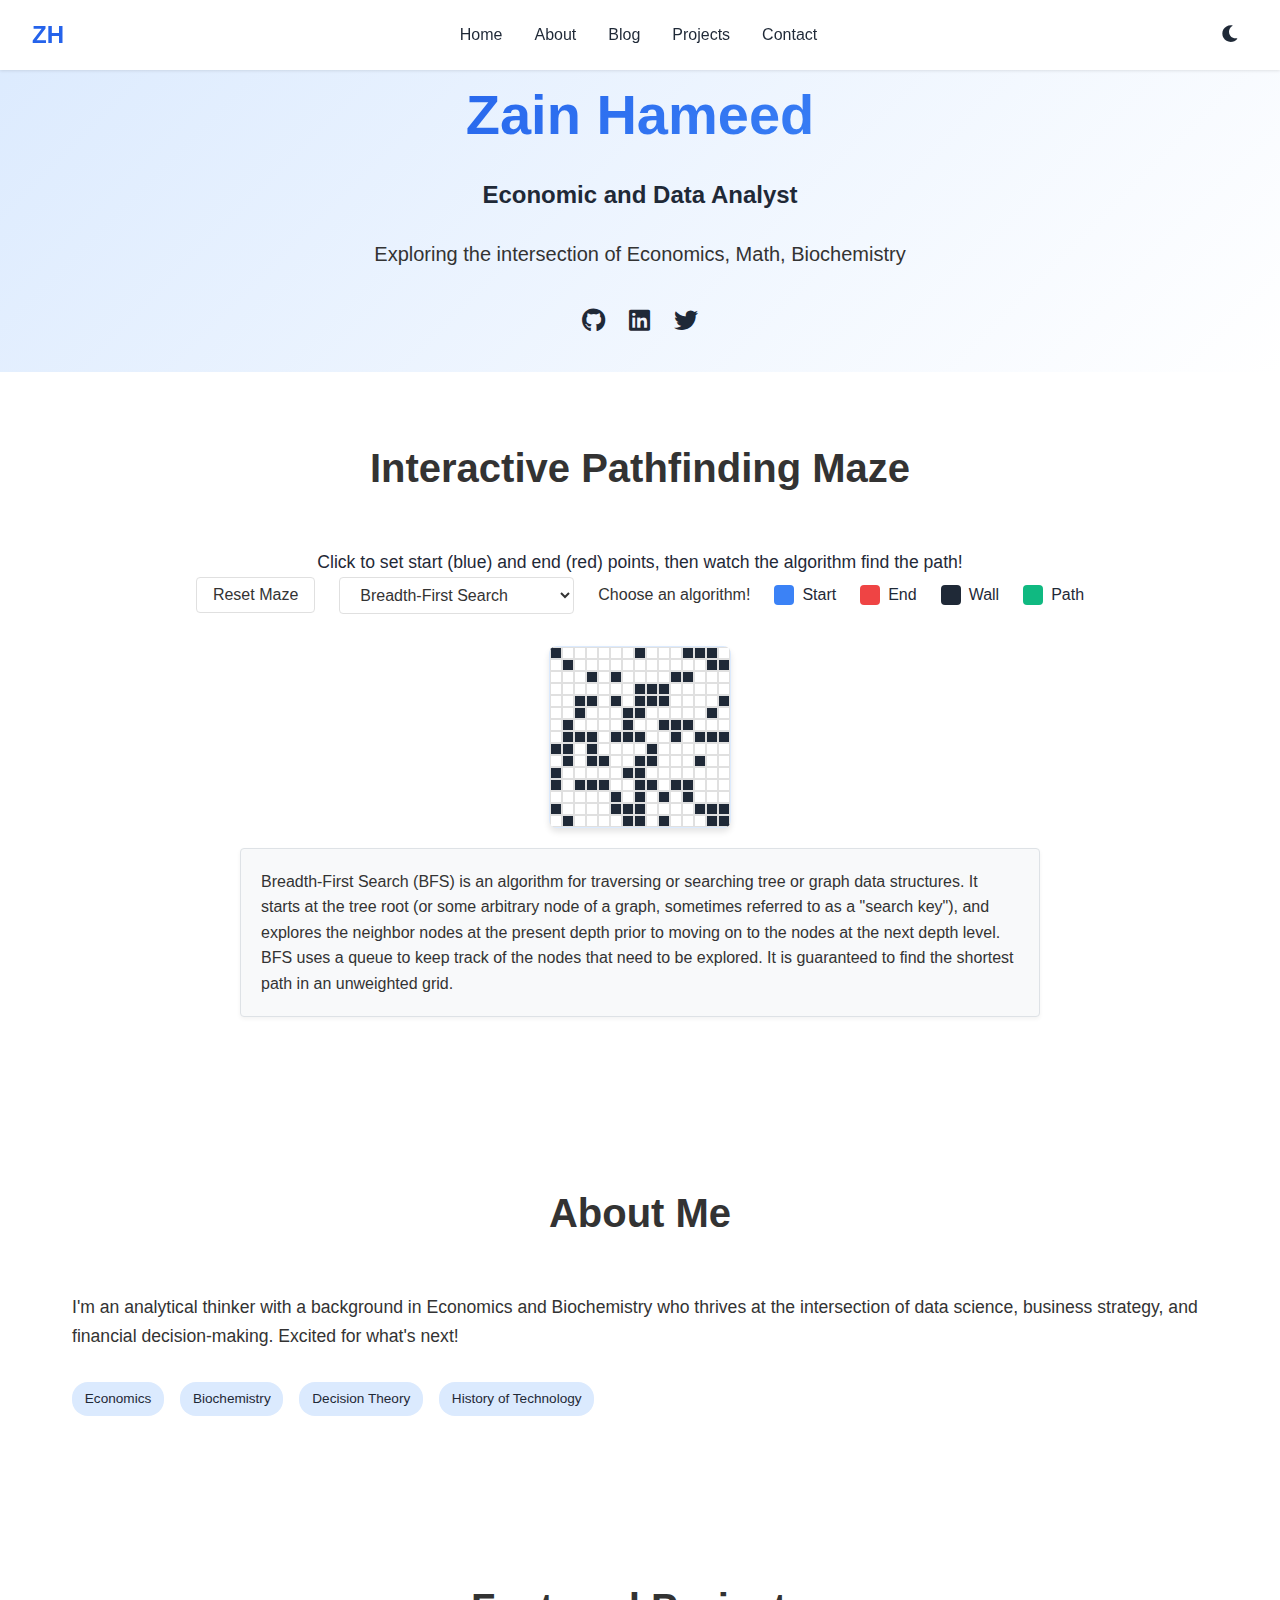
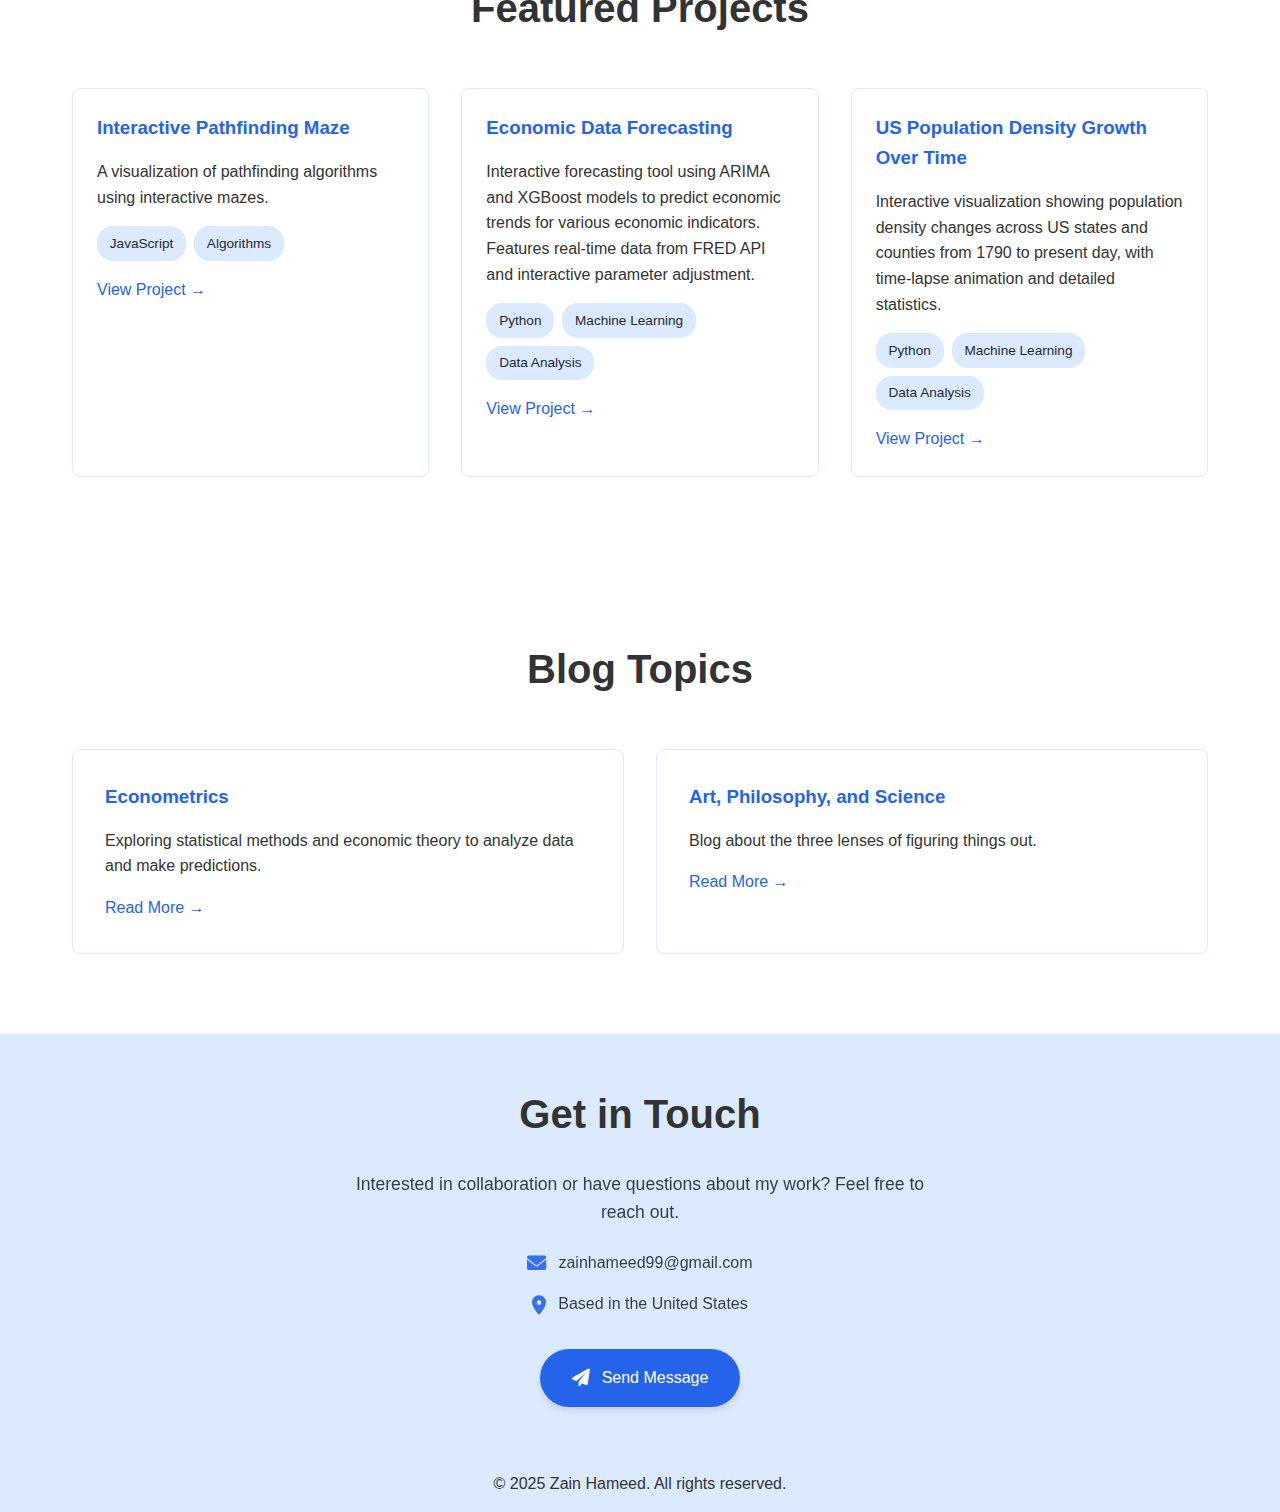
==== commit 96cd4264: "moved around index.html items" ====
--- a/index.html
+++ b/index.html
@@ -39,6 +39,7 @@
     <section id="maze" class="maze">
         <div class="container">
             <h2>Interactive Pathfinding Maze</h2>
+            <p class="maze-instructions">Click to set start (blue) and end (red) points, then watch the algorithm find the path!</p>
             <div class="maze-controls">
                 <button id="resetMaze" class="maze-button">Reset Maze</button>
                 <select id="algorithm" class="maze-select">
@@ -57,7 +58,6 @@
                 </div>
             </div>
             <div id="mazeGrid" class="maze-grid"></div>
-            <p class="maze-instructions">Click to set start (blue) and end (red) points, then watch the algorithm find the path!</p>
             <div id="algorithmExplanation" class="algorithm-explanation"></div>
         </div>
     </section>
@@ -74,24 +74,6 @@
                         <span class="tag">Decision Theory</span>
                         <span class="tag">History of Technology</span>
                     </div>
-                </div>
-            </div>
-        </div>
-    </section>
-
-    <section id="research" class="research">
-        <div class="container">
-            <h2>Blog Topics</h2>
-            <div class="research-grid">
-                <div class="research-card">
-                    <h3>Econometrics</h3>
-                    <p>Exploring statistical methods and economic theory to analyze data and make predictions.</p>
-                    <a href="blog/econometrics.html" class="read-more">Read More →</a>
-                </div>
-                <div class="research-card">
-                    <h3>Art, Philosophy, and Science</h3>
-                    <p>Blog about the three lenses of figuring things out.</p>
-                    <a href="blog/art-philosophy-science.html" class="read-more">Read More →</a>
                 </div>
             </div>
         </div>
@@ -140,6 +122,24 @@
         </div>
     </section>
 
+    <section id="research" class="research">
+        <div class="container">
+            <h2>Blog Topics</h2>
+            <div class="research-grid">
+                <div class="research-card">
+                    <h3>Econometrics</h3>
+                    <p>Exploring statistical methods and economic theory to analyze data and make predictions.</p>
+                    <a href="blog/econometrics.html" class="read-more">Read More →</a>
+                </div>
+                <div class="research-card">
+                    <h3>Art, Philosophy, and Science</h3>
+                    <p>Blog about the three lenses of figuring things out.</p>
+                    <a href="blog/art-philosophy-science.html" class="read-more">Read More →</a>
+                </div>
+            </div>
+        </div>
+    </section>
+
     <section id="contact" class="contact">
         <div class="container">
             <h2>Get in Touch</h2>
--- a/assets/css/styles.css
+++ b/assets/css/styles.css
@@ -189,15 +189,16 @@
 
 .maze-grid {
     display: grid;
-    grid-template-columns: repeat(15, 30px);
-    grid-template-rows: repeat(15, 30px);
-    gap: 1px;
+    grid-template-columns: repeat(15, 12px);
+    grid-template-rows: repeat(15, 12px);
+    gap: 0px;
     background-color: var(--accent-color);
     padding: 1px;
     margin: 0 auto;
     width: fit-content;
     border-radius: 0.5rem;
     overflow: hidden;
+    box-shadow: 0 4px 6px rgba(0, 0, 0, 0.1);
 }
 
 .cell {
@@ -206,6 +207,7 @@
     background-color: var(--bg-color);
     transition: background-color 0.3s ease;
     cursor: pointer;
+    border: 0.5px solid var(--accent-color);
 }
 
 .cell.wall {
